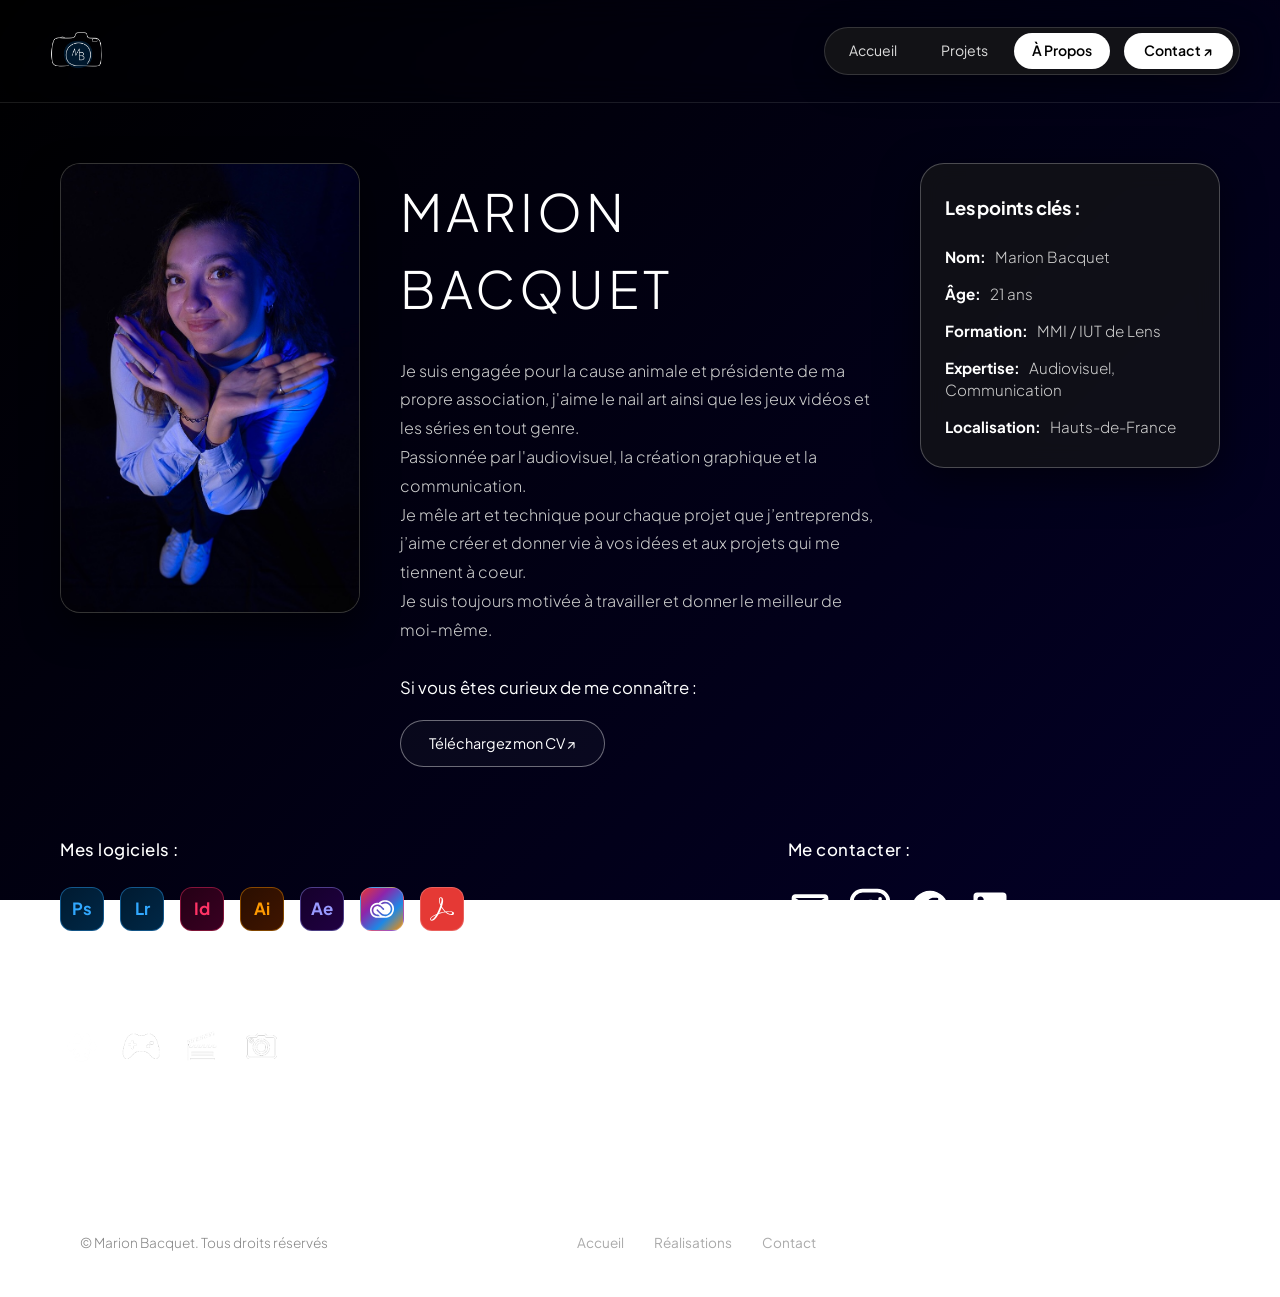
==== about.html @ caa0f7b7 "Mise à jour" ====
<!DOCTYPE html>
<html lang="fr">

<head>
    <meta charset="UTF-8">
    <meta name="viewport" content="width=device-width, initial-scale=1.0">
    <title>À Propos - Marion Bacquet</title>
    <meta name="description"
        content="Découvrez le profil de Marion Bacquet. Passionnée par l'audiovisuel, la création graphique et la communication.">
    <!-- Google Fonts -->
    <link rel="preconnect" href="https://fonts.googleapis.com">
    <link rel="preconnect" href="https://fonts.gstatic.com" crossorigin>
    <link
        href="https://fonts.googleapis.com/css2?family=Plus+Jakarta+Sans:ital,wght@0,300;0,400;0,500;0,600;0,700;1,400&display=swap"
        rel="stylesheet">
    <link rel="stylesheet" href="style.css">
</head>

<body>

    <!-- Top Navigation Header -->
    <header class="navbar-header">
        <div class="nav-container">
            <!-- Brand Logo -->
            <a href="index.html" class="brand-logo" aria-label="Accueil Marion Bacquet">
                <img src="assets/logo.png" alt="Logo Marion Bacquet" class="grid-card-photo">
            </a>

            <!-- Pill Navigation Bar -->
            <nav class="nav-capsule">
                <a href="index.html" class="nav-link">Accueil</a>
                <a href="projets.html" class="nav-link">Projets</a>
                <a href="about.html" class="nav-link active">À Propos</a>
                <a href="#contact" class="nav-btn-contact">Contact ↗</a>
            </nav>
        </div>
    </header>

    <main class="about-page-container">
        <!-- Hero Section: Portrait, Bio, and Key Info -->
        <section class="about-hero-section">
            <!-- Column 1: Portrait Image -->
            <div class="about-portrait">
                <img src="assets/portrait.png" alt="Marion Bacquet">
            </div>

            <!-- Column 2: Bio Text -->
            <div class="about-bio">
                <h1 class="about-name">MARION BACQUET</h1>
                <p class="about-desc">
                    Je suis engagée pour la cause animale et présidente de ma propre association, j'aime le nail art
                    ainsi que les jeux vidéos et les séries en tout genre.<br>
                    Passionnée par l'audiovisuel, la création graphique et la communication.<br>
                    Je mêle art et technique pour chaque projet que j’entreprends, j’aime créer et donner vie à vos
                    idées et aux projets qui me tiennent à coeur.<br>
                    Je suis toujours motivée à travailler et donner le meilleur de moi-même.
                </p>
                <p class="about-prompt">Si vous êtes curieux de me connaître :</p>
                <a href="assets/cv.pdf" download="CV_Marion_Bacquet.pdf" class="btn-cv-download"
                    id="cvDownloadBtn">Téléchargez mon CV ↗</a>
            </div>

            <!-- Column 3: Key Points Card -->
            <div class="about-keys-card">
                <h2 class="about-keys-title">Les points clés :</h2>
                <ul class="about-keys-list">
                    <li><span class="key-label">Nom:</span> <span class="key-value">Marion Bacquet</span></li>
                    <li><span class="key-label">Âge:</span> <span class="key-value">21 ans</span></li>
                    <li><span class="key-label">Formation:</span> <span class="key-value">MMI / IUT de Lens</span></li>
                    <li><span class="key-label">Expertise:</span> <span class="key-value">Audiovisuel,
                            Communication</span></li>
                    <li><span class="key-label">Localisation:</span> <span class="key-value">Hauts-de-France</span>
                    </li>
                </ul>
            </div>
        </section>

        <!-- Details Section: Software, Hobbys, and Contact -->
        <section class="about-details-section">
            <div class="about-details-grid">
                <!-- Left Column: Software and Hobbys -->
                <div class="about-details-left">
                    <!-- Mes Logiciels -->
                    <div class="about-detail-group">
                        <h2 class="about-section-title">Mes logiciels :</h2>
                        <div class="about-icon-flex">
                            <div class="adobe-badge ps" title="Adobe Photoshop"><span>Ps</span></div>
                            <div class="adobe-badge lr" title="Adobe Lightroom"><span>Lr</span></div>
                            <div class="adobe-badge id" title="Adobe InDesign"><span>Id</span></div>
                            <div class="adobe-badge ai" title="Adobe Illustrator"><span>Ai</span></div>
                            <div class="adobe-badge ae" title="Adobe After Effects"><span>Ae</span></div>
                            <div class="adobe-badge cc" title="Adobe Creative Cloud">
                                <svg width="24" height="24" viewBox="0 0 24 24" fill="currentColor"
                                    aria-label="Creative Cloud Logo">
                                    <path
                                        d="M14.782 3.153c-.231.02-.472.04-.703.07a8.453 8.453 0 0 0-2.832.834 8.951 8.951 0 0 0-2.46 1.777c-.03.04-.09.06-.141.05a7.44 7.44 0 0 0-1.496-.07 7.424 7.424 0 0 0-2.932.763c-1.768.884-3.013 2.26-3.736 4.108a7.089 7.089 0 0 0-.462 2.139c0 .05-.01.09-.02.13v.773c.02.201.05.392.07.593.1.813.332 1.596.703 2.33.824 1.646 2.089 2.851 3.786 3.594a7.127 7.127 0 0 0 2.45.593c.032 0 .06.004.086.01h8.576c.183-.017.362-.035.547-.06a8.344 8.344 0 0 0 2.811-.834 8.836 8.836 0 0 0 3.646-3.304 8.187 8.187 0 0 0 1.184-3.093c.05-.34.08-.692.121-1.034 0-.05.01-.09.02-.13v-.794c-.02-.23-.05-.452-.05-.662a8.345 8.345 0 0 0-.834-2.812 8.952 8.952 0 0 0-3.324-3.645 8.245 8.245 0 0 0-3.072-1.175c-.362-.06-.713-.09-1.075-.13-.05 0-.09-.01-.14-.02zm.369 1.693c2.126.005 3.93.826 5.395 2.455a6.93 6.93 0 0 1 1.616 3.323c.15.764.181 1.547.07 2.32-.19 1.346-.702 2.55-1.576 3.605a7.082 7.082 0 0 1-3.997 2.45 7.297 7.297 0 0 1-2.56.1c-1.095-.14-2.099-.501-3.003-1.154a5.2 5.2 0 0 1-.672-.573c-1.226-1.205-2.44-2.42-3.666-3.625-.301-.3-.321-.632-.18-.934a.822.822 0 0 1 .863-.472c.21.02.372.141.522.292 1.105 1.114 2.2 2.209 3.304 3.324a5.263 5.263 0 0 0 3.093 1.536c1.948.261 3.605-.341 4.92-1.798.713-.793 1.145-1.747 1.326-2.811.26-1.587-.11-3.013-1.095-4.268-.873-1.115-2.018-1.808-3.404-2.059-1.416-.25-2.751.02-3.966.794-.03.02-.1.03-.131.01a9.04 9.04 0 0 0-1.406-.854s-.01-.01-.02-.03a6.603 6.603 0 0 1 1.255-.823 6.646 6.646 0 0 1 2.641-.784 8.45 8.45 0 0 1 .67-.024zM7.546 7.509c1.455-.024 2.791.525 3.982 1.63.854.802 1.637 1.636 2.46 2.47.231.23.281.522.171.833-.11.311-.362.462-.683.512a.722.722 0 0 1-.632-.23c-.784-.784-1.567-1.557-2.34-2.35-.633-.653-1.386-1.025-2.27-1.186-1.958-.351-3.936.784-4.639 2.641-.904 2.36.522 5.031 2.982 5.594.482.11.995.11 1.497.1.14-.01.22.04.32.13.483.473.995.945 1.497 1.416.03.03.07.06.1.09-.06 0-.1.01-.14.01h-2.3a5.833 5.833 0 0 1-5.693-4.568c-.653-2.942 1.034-5.925 3.926-6.798a6.33 6.33 0 0 1 1.762-.294Z" />
                                </svg>
                            </div>
                            <div class="adobe-badge pdf" title="Adobe Acrobat / PDF">
                                <svg width="24" height="24" viewBox="0 0 24 24" fill="currentColor"
                                    aria-label="Adobe Acrobat Logo">
                                    <path
                                        d="M23.63 15.3c-.71-.745-2.166-1.17-4.224-1.17-1.1 0-2.377.106-3.761.354a19.443 19.443 0 0 1-2.307-2.661c-.532-.71-.994-1.49-1.42-2.236.817-2.484 1.207-4.507 1.207-5.962 0-1.632-.603-3.336-2.342-3.336-.532 0-1.065.32-1.349.781-.78 1.384-.425 4.4.923 7.381a60.277 60.277 0 0 1-1.703 4.507c-.568 1.349-1.207 2.733-1.917 4.01C2.834 18.53.314 20.34.03 21.758c-.106.533.071 1.03.462 1.42.142.107.639.533 1.49.533 2.59 0 5.323-4.188 6.707-6.707 1.065-.355 2.13-.71 3.194-.994a34.963 34.963 0 0 1 3.407-.745c2.732 2.448 5.145 2.839 6.352 2.839 1.49 0 2.023-.604 2.2-1.1.32-.64.106-1.349-.213-1.704zm-1.42 1.03c-.107.532-.64.887-1.384.887-.213 0-.39-.036-.604-.071-1.348-.32-2.626-.994-3.903-2.059a17.717 17.717 0 0 1 2.98-.248c.746 0 1.385.035 1.81.142.497.106 1.278.426 1.1 1.348zm-7.524-1.668a38.01 38.01 0 0 0-2.945.674 39.68 39.68 0 0 0-2.52.745 40.05 40.05 0 0 0 1.207-2.555c.426-.994.78-2.023 1.136-2.981.354.603.745 1.207 1.135 1.739a50.127 50.127 0 0 0 1.987 2.378zM10.038 1.46a.768.768 0 0 1 .674-.425c.745 0 .887.851.887 1.526 0 1.135-.355 2.874-.958 4.861-1.03-2.768-1.1-5.074-.603-5.962zM6.134 17.997c-1.81 2.981-3.549 4.826-4.613 4.826a.872.872 0 0 1-.532-.177c-.213-.213-.32-.461-.249-.745.213-1.065 2.271-2.555 5.394-3.904Z" />
                                </svg>
                            </div>
                        </div>
                    </div>

                    <div class="about-detail-group" style="margin-top: 45px;">
                        <h2 class="about-section-title">Mes hobbys :</h2>
                        <div class="about-icon-flex">

                            <!-- Hobby 1: Animaux de compagnie -->
                            <div class="about-hobby-icon" title="Animaux de compagnie">
                                <img src="assets/pattoune.png" alt="Animaux de compagnie"
                                    style="width: 100%; height: 100%; object-fit: contain;">
                            </div>

                            <!-- Hobby 2: Jeux vidéo -->
                            <div class="about-hobby-icon" title="Jeux vidéo">
                                <img src="assets/manette.png" alt="Jeux vidéo"
                                    style="width: 100%; height: 100%; object-fit: contain;">
                            </div>

                            <!-- Hobby 3: Cinéma & Vidéo -->
                            <div class="about-hobby-icon" title="Cinéma & Vidéo">
                                <img src="assets/cinema.png" alt="Cinéma et Vidéo"
                                    style="width: 100%; height: 100%; object-fit: contain;">
                            </div>

                            <!-- Hobby 4: Photographie -->
                            <div class="about-hobby-icon" title="Photographie">
                                <img src="assets/appareil.png" alt="Photographie"
                                    style="width: 100%; height: 100%; object-fit: contain;">
                            </div>

                            <!-- Hobby 5: Nail Art / Vernis à ongles -->
                            <div class="about-hobby-icon" title="Nail Art / Vernis à ongles">
                                <img src="assets/nail.png" alt="Nail Art"
                                    style="width: 100%; height: 100%; object-fit: contain;">
                            </div>

                        </div>
                    </div>
                </div>

                <!-- Right Column: Contact -->
                <div class="about-details-right">
                    <div class="about-detail-group">
                        <h2 class="about-section-title">Me contacter :</h2>
                        <div class="about-icon-flex">
                            <!-- Mail -->
                            <a href="mailto:photobymarion62@gmail.com" class="about-contact-icon"
                                title="Envoyer un e-mail">
                                <svg width="44" height="44" viewBox="0 0 24 24" fill="currentColor" aria-label="E-mail">
                                    <path
                                        d="M22 6c0-1.1-.9-2-2-2H4c-1.1 0-2 .9-2 2v12c0 1.1.9 2 2 2h16c1.1 0 2-.9 2-2V6zm-2 0l-8 5-8-5h16zm0 12H4V8l8 5 8-5v10z" />
                                </svg>
                            </a>
                            <!-- Instagram -->
                            <a href="https://www.instagram.com/marion_bacquet/" target="_blank" rel="noopener"
                                class="about-contact-icon" title="Instagram">
                                <svg width="44" height="44" viewBox="0 0 24 24" fill="none" stroke="currentColor"
                                    stroke-width="2" stroke-linecap="round" stroke-linejoin="round"
                                    aria-label="Instagram">
                                    <rect x="2" y="2" width="20" height="20" rx="6"></rect>
                                    <path d="M16 11.37A4 4 0 1 1 12.63 8 4 4 0 0 1 16 11.37z"></path>
                                    <line x1="17.5" y1="6.5" x2="17.51" y2="6.5"></line>
                                </svg>
                            </a>
                            <!-- Facebook -->
                            <a href="https://www.facebook.com/profile.php?id=61564428346141" target="_blank"
                                rel="noopener" class="about-contact-icon" title="Facebook">
                                <svg width="44" height="44" viewBox="0 0 24 24" fill="currentColor"
                                    aria-label="Facebook">
                                    <path
                                        d="M12 2C6.477 2 2 6.477 2 12c0 4.991 3.657 9.128 8.438 9.879V14.89h-2.54V12h2.54V9.797c0-2.506 1.492-3.89 3.777-3.89 1.094 0 2.238.195 2.238.195v2.46h-1.26c-1.243 0-1.63.771-1.63 1.562V12h2.773l-.443 2.89h-2.33v6.988C18.343 21.128 22 16.991 22 12c0-5.523-4.477-10-10-10z" />
                                </svg>
                            </a>
                            <!-- LinkedIn -->
                            <a href="https://www.linkedin.com/in/marion-bacquet-a51765388/" target="_blank"
                                rel="noopener" class="about-contact-icon" title="LinkedIn">
                                <svg width="44" height="44" viewBox="0 0 24 24" fill="currentColor"
                                    aria-label="LinkedIn">
                                    <path
                                        d="M19 3a2 2 0 0 1 2 2v14a2 2 0 0 1-2 2H5a2 2 0 0 1-2-2V5a2 2 0 0 1 2-2h14m-.5 15.5v-5.3a3.26 3.26 0 0 0-3.26-3.26c-.85 0-1.84.52-2.32 1.3v-1.11h-2.79v8.37h2.79v-4.93c0-.77.62-1.4 1.39-1.4a1.4 1.4 0 0 1 1.4 1.4v4.93h2.79M6.88 8.56a1.68 1.68 0 0 0 1.68-1.68c0-.93-.75-1.69-1.68-1.69a1.69 1.69 0 0 0-1.69 1.69c0 .93.76 1.68 1.69 1.68m1.39 9.94v-8.37H5.5v8.37h2.77z" />
                                </svg>
                            </a>
                        </div>
                    </div>
                </div>
            </div>
        </section>
    </main>

    <!-- Site Footer -->
    <footer class="site-footer" id="contact">
        <div class="footer-container">
            <div class="footer-copyright">
                © Marion Bacquet. Tous droits réservés
            </div>

            <div class="footer-nav">
                <a href="index.html">Accueil</a>
                <a href="projets.html">Réalisations</a>
                <a href="#contact" class="btn-contact-trigger">Contact</a>
            </div>

            <div class="footer-socials">
                <!-- Mail -->
                <a href="mailto:photobymarion62@gmail.com" class="social-icon" aria-label="Email">
                    <svg width="22" height="22" viewBox="0 0 24 24" fill="currentColor">
                        <path
                            d="M20 4H4c-1.1 0-2 .9-2 2v12c0 1.1.9 2 2 2h16c1.1 0 2-.9 2-2V6c0-1.1-.9-2-2-2zm0 4l-8 5-8-5V6l8 5 8-5v2z" />
                    </svg>
                </a>
                <!-- Instagram -->
                <a href="https://www.instagram.com/marion_bacquet/" target="_blank" rel="noopener" class="social-icon"
                    aria-label="Instagram">
                    <svg width="22" height="22" viewBox="0 0 24 24" fill="none" stroke="currentColor"
                        stroke-width="1.8">
                        <rect x="2" y="2" width="20" height="20" rx="6"></rect>
                        <path d="M16 11.37A4 4 0 1 1 12.63 8 4 4 0 0 1 16 11.37z"></path>
                        <line x1="17.5" y1="6.5" x2="17.51" y2="6.5"></line>
                    </svg>
                </a>
                <!-- Facebook -->
                <a href="https://www.facebook.com/profile.php?id=61564428346141" target="_blank" rel="noopener"
                    class="social-icon" aria-label="Facebook">
                    <svg width="22" height="22" viewBox="0 0 24 24" fill="currentColor">
                        <path
                            d="M12 2C6.477 2 2 6.477 2 12c0 4.991 3.657 9.128 8.438 9.879V14.89h-2.54V12h2.54V9.797c0-2.506 1.492-3.89 3.777-3.89 1.094 0 2.238.195 2.238.195v2.46h-1.26c-1.243 0-1.63.771-1.63 1.562V12h2.773l-.443 2.89h-2.33v6.988C18.343 21.128 22 16.991 22 12c0-5.523-4.477-10-10-10z" />
                    </svg>
                </a>
                <!-- LinkedIn -->
                <a href="https://www.linkedin.com/in/marion-bacquet-a51765388/" target="_blank" rel="noopener"
                    class="social-icon" aria-label="LinkedIn">
                    <svg width="22" height="22" viewBox="0 0 24 24" fill="currentColor">
                        <path
                            d="M19 3a2 2 0 0 1 2 2v14a2 2 0 0 1-2 2H5a2 2 0 0 1-2-2V5a2 2 0 0 1 2-2h14m-.5 15.5v-5.3a3.26 3.26 0 0 0-3.26-3.26c-.85 0-1.84.52-2.32 1.3v-1.11h-2.79v8.37h2.79v-4.93c0-.77.62-1.4 1.39-1.4a1.4 1.4 0 0 1 1.4 1.4v4.93h2.79M6.88 8.56a1.68 1.68 0 0 0 1.68-1.68c0-.93-.75-1.69-1.68-1.69a1.69 1.69 0 0 0-1.69 1.69c0 .93.76 1.68 1.69 1.68m1.39 9.94v-8.37H5.5v8.37h2.77z" />
                    </svg>
                </a>
            </div>
        </div>
    </footer>

    <!-- Global Contact Modal Popup -->
    <div id="contactModal" class="modal-overlay" aria-hidden="true" role="dialog">
        <div class="modal-container">
            <button id="closeContactModal" class="modal-close-btn" aria-label="Fermer la fenêtre">✕</button>
            <h2 class="modal-title">Contactez-moi :</h2>
            <form id="contactForm" action="https://formspree.io/f/xppaovye" method="POST" class="modal-form">
                <div class="form-row-duo">
                    <div class="form-group">
                        <label for="modalPrenom">Prénom :</label>
                        <input type="text" id="modalPrenom" name="prenom" class="form-input" placeholder="........"
                            required>
                    </div>
                    <div class="form-group">
                        <label for="modalNom">Nom :</label>
                        <input type="text" id="modalNom" name="nom" class="form-input" placeholder="........" required>
                    </div>
                </div>

                <div class="form-group">
                    <label for="modalEmail">Adresse Mail :</label>
                    <input type="email" id="modalEmail" name="email" class="form-input" placeholder="........" required>
                </div>

                <div class="form-group">
                    <label for="modalSujet">Sujet :</label>
                    <input type="text" id="modalSujet" name="_subject" class="form-input" placeholder="........"
                        required>
                </div>

                <div class="form-group">
                    <label for="modalMessage">Message :</label>
                    <textarea id="modalMessage" name="message" class="form-textarea" placeholder="........"
                        required></textarea>
                </div>

                <button type="submit" class="form-submit-btn">Envoyer le message ↗</button>
            </form>
        </div>
    </div>

    <script src="script.js"></script>

</body>

</html>
---- style.css ----
/* --- Base & Design Tokens --- */
:root {
    --bg-main: #000000;
    --text-primary: #ffffff;
    --text-muted: #aaaaaa;
    --border-color: rgba(255, 255, 255, 0.15);
    --border-hover: rgba(255, 255, 255, 0.4);
    --font-family: 'Plus Jakarta Sans', -apple-system, BlinkMacSystemFont, 'Segoe UI', Roboto, sans-serif;
    --capsule-bg: rgba(22, 22, 24, 0.85);
}

* {
    margin: 0;
    padding: 0;
    box-sizing: border-box;
}

html {
    scroll-behavior: smooth;
}

body {
    background: linear-gradient(135deg, #000000 0%, #030027 100%) no-repeat;
    background-attachment: fixed;
    color: var(--text-primary);
    font-family: var(--font-family);
    line-height: 1.5;
    -webkit-font-smoothing: antialiased;
    overflow-x: hidden;
    padding-bottom: 20px;
}

img {
    display: block;
    width: 100%;
    height: 100%;
    object-fit: cover;
}

a {
    color: inherit;
    text-decoration: none;
}

/* --- Top Navigation Bar --- */
.navbar-header {
    position: sticky;
    top: 0;
    left: 0;
    z-index: 1000;
    width: 100%;
    backdrop-filter: blur(16px);
    -webkit-backdrop-filter: blur(16px);
    border-bottom: 1px solid rgba(255, 255, 255, 0.1);
    padding: 15px 40px;
    margin-bottom: 20px;
}

.nav-container {
    max-width: 1200px;
    width: 100%;
    margin: 0 auto;
    display: flex;
    justify-content: space-between;
    align-items: center;
}

.brand-logo {
    width: 6%;
    display: flex;
    align-items: center;
    transition: transform 0.3s ease;
}

.brand-logo:hover {
    transform: scale(1.05);
}

.nav-capsule {
    background: var(--capsule-bg);
    backdrop-filter: blur(16px);
    -webkit-backdrop-filter: blur(16px);
    border: 1px solid var(--border-color);
    border-radius: 50px;
    padding: 5px 6px;
    display: flex;
    align-items: center;
    gap: 8px;
    box-shadow: 0 8px 32px rgba(0, 0, 0, 0.4);
}

.nav-link {
    font-size: 0.88rem;
    font-weight: 400;
    color: #dddddd;
    padding: 7px 18px;
    border-radius: 30px;
    transition: all 0.25s ease;
}

.nav-link:hover {
    color: #ffffff;
    background: rgba(255, 255, 255, 0.08);
}

.nav-link.active {
    background: #ffffff;
    color: #000000;
    font-weight: 600;
}

.nav-btn-contact {
    background: #ffffff;
    color: #000000;
    font-size: 0.88rem;
    font-weight: 600;
    padding: 7px 20px;
    border-radius: 30px;
    margin-left: 6px;
    transition: all 0.25s ease;
    display: inline-flex;
    align-items: center;
    gap: 4px;
}

.nav-btn-contact:hover {
    background: #e2e2e2;
    transform: translateY(-1px);
    box-shadow: 0 4px 12px rgba(255, 255, 255, 0.2);
}

/* --- Hero Section --- */
.hero-section {
    max-width: 1200px;
    margin: 0 auto;
    padding: 40px 20px 80px;
}

.hero-title {
    font-size: clamp(2.4rem, 5.5vw, 4.2rem);
    font-weight: 300;
    letter-spacing: 12px;
    text-align: center;
    text-transform: uppercase;
    color: #ffffff;
    margin: 30px 0 70px;
    word-spacing: 4px;
}

.hero-grid {
    display: grid;
    grid-template-columns: 1fr 1.2fr;
    gap: 40px;
    align-items: center;
}

.hero-left {
    display: flex;
    flex-direction: column;
    align-items: flex-start;
}

.location-badge {
    display: inline-flex;
    align-items: center;
    gap: 8px;
    font-size: 0.95rem;
    color: #ffffff;
    font-weight: 400;
    margin-bottom: 20px;
}

.icon-pin {
    color: #ffffff;
}

.hero-intro {
    font-size: 1.05rem;
    color: var(--text-muted);
    line-height: 1.6;
    font-weight: 300;
    margin-bottom: 30px;
}

.btn-pill-outline {
    display: inline-block;
    border: 1px solid var(--border-color);
    border-radius: 50px;
    padding: 10px 26px;
    font-size: 0.9rem;
    color: #ffffff;
    font-weight: 400;
    transition: all 0.3s ease;
    background: rgba(255, 255, 255, 0.02);
}

.btn-pill-outline:hover {
    border-color: #ffffff;
    background: #ffffff;
    color: #000000;
    box-shadow: 0 4px 15px rgba(255, 255, 255, 0.15);
}

/* --- Hero Right (Photo Collage) --- */
.hero-right {
    display: flex;
    justify-content: center;
    align-items: center;
}

.photo-collage {
    position: relative;
    width: 380px;
    height: 300px;
}

.collage-item {
    position: absolute;
    border-radius: 14px;
    overflow: hidden;
    border: 2.5 solid #ffffff;
    box-shadow: 0 12px 30px rgba(0, 0, 0, 0.6);
    transition: transform 0.4s cubic-bezier(0.175, 0.885, 0.32, 1.275), z-index 0.4s ease;
    cursor: pointer;
    background: #111;
    outline: 2px solid rgba(255, 255, 255, 0.85);
}

.collage-item:hover {
    transform: scale(1.15) rotate(0deg) !important;
    z-index: 20 !important;
    box-shadow: 0 20px 45px rgba(0, 0, 0, 0.9);
}

/* Collage Positioning & Tilt Angles */
.item-1 {
    width: 140px;
    height: 175px;
    top: 0px;
    left: 10px;
    transform: rotate(-10deg);
    z-index: 2;
}

.item-2 {
    width: 130px;
    height: 165px;
    top: 10px;
    left: 130px;
    transform: rotate(2deg);
    z-index: 3;
}

.item-3 {
    width: 145px;
    height: 120px;
    top: -10px;
    left: 235px;
    transform: rotate(8deg);
    z-index: 1;
}

.item-4 {
    width: 135px;
    height: 110px;
    top: 155px;
    left: 70px;
    transform: rotate(-6deg);
    z-index: 4;
}

.item-5 {
    width: 130px;
    height: 155px;
    top: 145px;
    left: 195px;
    transform: rotate(7deg);
    z-index: 5;
}

/* --- Section Shared Styles --- */
.section-projects,
.section-skills {
    max-width: 1100px;
    margin: 0 auto 90px;
    padding: 0 20px;
}

.section-header {
    display: flex;
    align-items: center;
    gap: 10px;
    margin-bottom: 35px;
    color: #e0e0e0;
}

.section-icon {
    color: #ffffff;
}

.section-header h2 {
    font-size: 1.1rem;
    font-weight: 500;
    letter-spacing: 0.5px;
    color: #ffffff;
}

.section-action {
    display: flex;
    justify-content: center;
    margin-top: 45px;
}

.btn-pill-large {
    display: inline-block;
    border: 1px solid var(--border-color);
    border-radius: 50px;
    padding: 10px 32px;
    font-size: 0.9rem;
    color: #ffffff;
    font-weight: 400;
    transition: all 0.3s ease;
    background: rgba(255, 255, 255, 0.02);
}

.btn-pill-large:hover {
    border-color: #ffffff;
    background: rgba(255, 255, 255, 0.1);
    transform: translateY(-2px);
}

/* --- Projects Section Cards --- */
.projects-cards-grid {
    display: grid;
    grid-template-columns: 1fr 1.1fr 1fr;
    gap: 24px;
    align-items: center;
}

.project-card {
    border-radius: 20px;
    overflow: hidden;
    transition: transform 0.3s ease, box-shadow 0.3s ease;
}

.card-img {
    height: 360px;
    border: 1px solid var(--border-color);
}

.card-img:hover {
    transform: translateY(-4px);
    border-color: var(--border-hover);
}

.card-content-glass {
    background: rgba(240, 240, 242, 0.92);
    backdrop-filter: blur(20px);
    -webkit-backdrop-filter: blur(20px);
    border-radius: 20px;
    padding: 40px 28px;
    text-align: center;
    color: #111111;
    height: 360px;
    display: flex;
    flex-direction: column;
    justify-content: center;
    align-items: center;
    box-shadow: 0 15px 35px rgba(0, 0, 0, 0.3);
}

.card-content-glass h3 {
    font-size: 1.35rem;
    font-weight: 700;
    color: #000000;
    margin-bottom: 16px;
}

.card-content-glass p {
    font-size: 0.92rem;
    color: #333333;
    line-height: 1.55;
    margin-bottom: 28px;
    font-weight: 400;
}

.card-link {
    font-size: 0.8rem;
    font-weight: 600;
    color: #555555;
    text-decoration: underline;
    text-underline-offset: 3px;
    transition: color 0.2s ease;
}

.card-link:hover {
    color: #000000;
}

/* --- Skills Section Cards --- */
.skills-grid {
    display: grid;
    grid-template-columns: repeat(3, 1fr);
    gap: 24px;
}

.skill-card {
    background: rgba(16, 16, 18, 0.8);
    border: 1px solid var(--border-color);
    border-radius: 18px;
    padding: 30px 26px;
    min-height: 280px;
    transition: transform 0.3s ease, border-color 0.3s ease;
}

.skill-card:hover {
    transform: translateY(-4px);
    border-color: var(--border-hover);
}

.skill-card h3 {
    font-size: 1.15rem;
    font-weight: 700;
    color: #ffffff;
    margin-bottom: 24px;
}

.skill-card ul {
    list-style: none;
    display: flex;
    flex-direction: column;
    gap: 10px;
}

.skill-card li {
    font-size: 0.92rem;
    color: #cccccc;
    font-weight: 300;
}

/* --- Adobe Software Row --- */
.adobe-tools-row {
    display: flex;
    justify-content: center;
    align-items: center;
    gap: 14px;
    margin-top: 45px;
    flex-wrap: wrap;
}

.adobe-badge {
    width: 44px;
    height: 44px;
    border-radius: 12px;
    display: flex;
    justify-content: center;
    align-items: center;
    font-weight: 700;
    font-size: 1.05rem;
    cursor: pointer;
    transition: transform 0.25s ease, box-shadow 0.25s ease;
    user-select: none;
}

.adobe-badge:hover {
    transform: translateY(-4px) scale(1.08);
    box-shadow: 0 8px 20px rgba(255, 255, 255, 0.15);
}

/* Photoshop */
.adobe-badge.ps {
    background: #001e36;
    color: #31a8ff;
    border: 1px solid rgba(49, 168, 255, 0.4);
}

/* Lightroom */
.adobe-badge.lr {
    background: #001e36;
    color: #31a8ff;
    border: 1px solid rgba(49, 168, 255, 0.4);
}

/* InDesign */
.adobe-badge.id {
    background: #2b001a;
    color: #ff3366;
    border: 1px solid rgba(255, 51, 102, 0.4);
}

/* Illustrator */
.adobe-badge.ai {
    background: #331100;
    color: #ff9a00;
    border: 1px solid rgba(255, 154, 0, 0.4);
}

/* After Effects */
.adobe-badge.ae {
    background: #1a0033;
    color: #9999ff;
    border: 1px solid rgba(153, 153, 255, 0.4);
}

/* Creative Cloud / Express */
.adobe-badge.cc {
    background: linear-gradient(135deg, #e53935, #8e24aa, #1e88e5, #fb8c00);
    border: 1px solid rgba(255, 255, 255, 0.2);
}

/* Acrobat / PDF */
.adobe-badge.pdf {
    background: #e53935;
    color: #ffffff;
    border: 1px solid rgba(255, 255, 255, 0.2);
}

/* --- Site Footer --- */
.site-footer {
    width: 100%;
    border-top: 1px solid rgba(255, 255, 255, 0.1);
    padding: 40px 0 20px;
    margin-top: 80px;
}

.footer-container {
    max-width: 1200px;
    width: 100%;
    margin: 0 auto;
    padding: 0 40px;
    display: flex;
    justify-content: space-between;
    align-items: center;
    font-size: 0.85rem;
    color: #888888;
}

.footer-copyright {
    font-weight: 300;
}

.footer-nav {
    display: flex;
    gap: 30px;
}

.footer-nav a {
    color: #aaaaaa;
    transition: color 0.2s ease;
}

.footer-nav a:hover {
    color: #ffffff;
}

.footer-socials {
    display: flex;
    gap: 16px;
    align-items: center;
}

.social-icon {
    color: #ffffff;
    transition: transform 0.25s ease, opacity 0.25s ease;
    opacity: 0.85;
}

.social-icon:hover {
    opacity: 1;
    transform: translateY(-2px);
}

/* --- Tous Mes Projets Page Grid & Cards --- */
.projects-page-container {
    max-width: 1150px;
    margin: 0 auto 100px;
    padding: 0 20px;
}

.projects-page-title {
    font-size: clamp(2rem, 4.5vw, 3.2rem);
    font-weight: 300;
    letter-spacing: 6px;
    text-transform: uppercase;
    text-align: center;
    color: #ffffff;
    margin: 30px 0 60px;
}

.all-projects-grid {
    display: grid;
    grid-template-columns: repeat(3, 1fr);
    gap: 30px;
    align-items: center;
}

.grid-card {
    border-radius: 22px;
    overflow: hidden;
    height: 380px;
    position: relative;
    border: 1px solid rgba(255, 255, 255, 0.18);
    box-shadow: 0 14px 35px rgba(0, 0, 0, 0.6);
    transition: transform 0.35s cubic-bezier(0.2, 0.8, 0.2, 1), border-color 0.35s ease, box-shadow 0.35s ease;
    cursor: pointer;
    background: #0f0f11;
}

.grid-card:hover {
    transform: translateY(-6px) scale(1.02);
    border-color: rgba(255, 255, 255, 0.45);
    box-shadow: 0 20px 45px rgba(0, 0, 0, 0.8);
}

.grid-card-img {
    width: 100%;
    height: 100%;
    object-fit: cover;
    display: block;
}

/* --- Interactive Photo to Glass Hover Cards --- */
.grid-card-interactive {
    position: relative;
    border-radius: 22px;
    overflow: hidden;
    height: 380px;
    border: 1px solid rgba(255, 255, 255, 0.18);
    box-shadow: 0 14px 35px rgba(0, 0, 0, 0.6);
    transition: transform 0.4s cubic-bezier(0.165, 0.84, 0.44, 1), box-shadow 0.4s ease, border-color 0.4s ease;
    cursor: pointer;
    background: #0f0f11;
    text-decoration: none;
    display: block;
}

.grid-card-interactive:hover {
    transform: translateY(-8px) scale(1.02);
    border-color: rgba(255, 255, 255, 0.5);
    box-shadow: 0 22px 50px rgba(0, 0, 0, 0.85);
}

.grid-card-photo {
    width: 100%;
    height: 100%;
    object-fit: cover;
    display: block;
    transition: transform 0.6s cubic-bezier(0.165, 0.84, 0.44, 1);
}

.grid-card-interactive:hover .grid-card-photo {
    transform: scale(1.08);
}

.grid-card-glass-hover {
    position: absolute;
    inset: 0;
    background: rgba(245, 245, 248, 0.95);
    backdrop-filter: blur(24px);
    -webkit-backdrop-filter: blur(24px);
    border-radius: 22px;
    padding: 40px 26px;
    display: flex;
    flex-direction: column;
    justify-content: center;
    align-items: center;
    text-align: center;
    color: #111111;
    opacity: 0;
    transform: translateY(12px) scale(0.97);
    transition: opacity 0.4s ease, transform 0.4s cubic-bezier(0.165, 0.84, 0.44, 1);
    border: 1px solid rgba(255, 255, 255, 0.8);
}

.grid-card-interactive:hover .grid-card-glass-hover {
    opacity: 1;
    transform: translateY(0) scale(1);
}

.grid-card-glass-hover h3 {
    font-size: 1.35rem;
    font-weight: 700;
    color: #000000;
    margin-bottom: 16px;
    letter-spacing: -0.2px;
}

.grid-card-glass-hover p {
    font-size: 0.92rem;
    line-height: 1.6;
    color: #2b2b2b;
    font-weight: 400;
    max-width: 270px;
    margin-bottom: 24px;
}

.grid-card-glass-hover .glass-btn {
    font-size: 0.85rem;
    font-weight: 600;
    color: #ffffff;
    background: #000000;
    border: 1px solid rgba(0, 0, 0, 0.15);
    padding: 9px 22px;
    border-radius: 30px;
    box-shadow: 0 4px 12px rgba(0, 0, 0, 0.15);
    transition: all 0.25s ease;
    display: inline-block;
}

.grid-card-interactive:hover .glass-btn {
    background: #111111;
    transform: scale(1.05);
}

/* Collapsible extra projects on index page */
.extra-projects-wrapper {
    max-height: 0;
    overflow: hidden;
    opacity: 0;
    transition: max-height 0.6s ease-in-out, opacity 0.4s ease-in-out, margin 0.4s ease;
    margin-top: 0;
}

.extra-projects-wrapper.open {
    max-height: 3500px;
    opacity: 1;
    margin-top: 24px;
}

/* --- Responsive Layout --- */
@media (max-width: 960px) {
    .all-projects-grid {
        grid-template-columns: 1fr;
        max-width: 450px;
        margin: 0 auto;
    }

    .hero-grid {
        grid-template-columns: 1fr;
        gap: 50px;
    }

    .hero-left {
        align-items: center;
        text-align: center;
    }

    .projects-cards-grid {
        grid-template-columns: 1fr;
    }

    .skills-grid {
        grid-template-columns: 1fr;
    }

    .footer-container {
        flex-direction: column;
        gap: 20px;
        text-align: center;
    }
}

@media (max-width: 600px) {
    .navbar-header {
        padding: 0 15px;
    }

    .nav-capsule {
        gap: 2px;
        padding: 4px 6px;
    }

    .nav-link {
        padding: 5px 10px;
        font-size: 0.8rem;
    }

    .hero-title {
        letter-spacing: 6px;
        font-size: 2rem;
    }

    .photo-collage {
        width: 300px;
        height: 260px;
        transform: scale(0.85);
    }
}

/* --- Project Detail Page Styles --- */

.project-detail-container {
    max-width: 1150px;
    margin: 0 auto 100px;
    padding: 0 20px;
}

/* 1. Hero Presentation */
.project-hero-section {
    display: grid;
    grid-template-columns: 1fr 1.1fr;
    gap: 50px;
    align-items: center;
    margin-top: 40px;
    margin-bottom: 70px;
}

.project-hero-media {
    width: 100%;
    aspect-ratio: 1 / 1;
    border-radius: 24px;
    overflow: hidden;
    border: 1px solid rgba(255, 255, 255, 0.25);
    box-shadow: 0 16px 40px rgba(0, 0, 0, 0.6);
}

.project-hero-media img {
    width: 100%;
    height: 100%;
    object-fit: cover;
}

.project-hero-info {
    display: flex;
    flex-direction: column;
    justify-content: center;
}

.project-title {
    font-size: clamp(2rem, 3.5vw, 2.8rem);
    font-weight: 300;
    letter-spacing: 4px;
    text-transform: uppercase;
    color: #ffffff;
    margin-bottom: 24px;
}

.project-description {
    font-size: 0.95rem;
    line-height: 1.7;
    color: #d1d1d1;
    font-weight: 300;
    margin-bottom: 30px;
    max-width: 520px;
}

.project-specs {
    margin-top: 10px;
}

.project-specs h4 {
    font-size: 0.95rem;
    font-weight: 700;
    color: #ffffff;
    margin-bottom: 12px;
}

.project-specs ul {
    list-style: disc;
    padding-left: 20px;
    display: flex;
    flex-direction: column;
    gap: 6px;
}

.project-specs li {
    font-size: 0.9rem;
    color: #cccccc;
    font-weight: 300;
}

/* 2. Photo Gallery Section */
.gallery-section-title {
    font-size: clamp(1.4rem, 2.5vw, 1.8rem);
    font-weight: 300;
    letter-spacing: 3px;
    text-transform: uppercase;
    color: #ffffff;
    margin-bottom: 30px;
}

.gallery-mosaic-grid {
    display: flex;
    grid-template-columns: 1.15fr 0.85fr;
    gap: 24px;
    align-items: stretch;
    margin-bottom: 80px;
}

.gallery-left-col {
    display: flex;
    flex-direction: column;
    gap: 24px;
}

.gallery-card-wide {
    width: 720px;
    height: 400px;
    border-radius: 22px;
    overflow: hidden;
    border: 1px solid rgba(255, 255, 255, 0.25);
    box-shadow: 0 12px 30px rgba(0, 0, 0, 0.5);
    transition: transform 0.35s ease, border-color 0.35s ease;
}

.gallery-card-wide:hover,
.gallery-card-square:hover,
.gallery-card-tall:hover {
    transform: translateY(-4px);
    border-color: rgba(255, 255, 255, 0.5);
}

.gallery-duo-row {
    width: 720px;
    height: 400px;
    display: grid;
    grid-template-columns: 1fr 1fr;
    gap: 24px;
}

.gallery-card-square {
    width: 100%;
    aspect-ratio: 1 / 1;
    border-radius: 22px;
    overflow: hidden;
    border: 1px solid rgba(255, 255, 255, 0.25);
    box-shadow: 0 12px 30px rgba(0, 0, 0, 0.5);
    transition: transform 0.35s ease, border-color 0.35s ease;
}

.gallery-card-tall {
    width: 350px;
    height: 773px;
    border-radius: 22px;
    overflow: hidden;
    border: 1px solid rgba(255, 255, 255, 0.25);
    box-shadow: 0 12px 30px rgba(0, 0, 0, 0.5);
    transition: transform 0.35s ease, border-color 0.35s ease;
}

.gallery-card-wide img,
.gallery-card-square img,
.gallery-card-tall img {
    width: 100%;
    height: 100%;
    object-fit: cover;
    display: block;
}

/* 3. Voir d'autres projets Section */
.other-projects-title {
    font-size: clamp(1.4rem, 2.5vw, 1.8rem);
    font-weight: 300;
    letter-spacing: 3px;
    text-transform: uppercase;
    color: #ffffff;
    margin-bottom: 30px;
}

.other-projects-grid {
    display: grid;
    grid-template-columns: repeat(3, 1fr);
    gap: 28px;
}

.other-project-card {
    display: block;
    width: 100%;
    aspect-ratio: 1 / 1;
    border-radius: 22px;
    overflow: hidden;
    border: 1px solid rgba(255, 255, 255, 0.25);
    box-shadow: 0 14px 35px rgba(0, 0, 0, 0.5);
    transition: transform 0.35s ease, border-color 0.35s ease, box-shadow 0.35s ease;
}

.other-project-card:hover {
    transform: translateY(-6px) scale(1.02);
    border-color: rgba(255, 255, 255, 0.5);
    box-shadow: 0 20px 45px rgba(0, 0, 0, 0.8);
}

.other-project-card img {
    width: 100%;
    height: 100%;
    object-fit: cover;
}

/* Responsive Rules for Project Detail */
@media (max-width: 960px) {
    .project-hero-section {
        grid-template-columns: 1fr;
        gap: 30px;
    }

    .gallery-mosaic-grid {
        grid-template-columns: 1fr;
    }

    .gallery-card-tall {
        aspect-ratio: 3 / 4;
    }

    .other-projects-grid {
        grid-template-columns: repeat(3, 1fr);
        gap: 16px;
    }
}

@media (max-width: 600px) {
    .other-projects-grid {
        grid-template-columns: 1fr;
    }

    .gallery-duo-row {
        grid-template-columns: 1fr;
    }
}

/* --- Global Contact Modal Popup Styles --- */

.modal-overlay {
    position: fixed;
    top: 0;
    left: 0;
    width: 100vw;
    height: 100vh;
    background: rgba(0, 0, 0, 0.75);
    backdrop-filter: blur(14px);
    -webkit-backdrop-filter: blur(14px);
    z-index: 9999;
    display: flex;
    justify-content: center;
    align-items: center;
    padding: 20px;
    opacity: 0;
    visibility: hidden;
    transition: opacity 0.3s ease, visibility 0.3s ease;
}

.modal-overlay.active {
    opacity: 1;
    visibility: visible;
}

.modal-container {
    background: #141416;
    border: 1px solid rgba(255, 255, 255, 0.2);
    border-radius: 24px;
    width: 100%;
    max-width: 640px;
    padding: 36px 40px 40px;
    box-shadow: 0 25px 60px rgba(0, 0, 0, 0.9);
    position: relative;
    transform: scale(0.92) translateY(20px);
    transition: transform 0.35s cubic-bezier(0.165, 0.84, 0.44, 1);
    color: #ffffff;
}

.modal-overlay.active .modal-container {
    transform: scale(1) translateY(0);
}

.modal-close-btn {
    position: absolute;
    top: 24px;
    right: 28px;
    background: none;
    border: none;
    color: #ffffff;
    font-size: 2.2rem;
    cursor: pointer;
    line-height: 1;
    opacity: 0.8;
    transition: transform 0.2s ease, opacity 0.2s ease;
}

.modal-close-btn:hover {
    opacity: 1;
    transform: scale(1.15);
}

.modal-title {
    font-size: 1.6rem;
    font-weight: 700;
    text-align: center;
    color: #ffffff;
    margin-bottom: 28px;
    letter-spacing: -0.2px;
}

.modal-form {
    display: flex;
    flex-direction: column;
    gap: 20px;
}

.form-row-duo {
    display: grid;
    grid-template-columns: 1fr 1fr;
    gap: 20px;
}

.form-group {
    display: flex;
    flex-direction: column;
    gap: 8px;
}

.form-group label {
    font-size: 0.92rem;
    font-weight: 700;
    color: #ffffff;
}

.form-input,
.form-textarea {
    width: 100%;
    background: #f0f0f2;
    border: 1px solid transparent;
    border-radius: 12px;
    padding: 12px 16px;
    font-size: 0.95rem;
    font-family: inherit;
    color: #111111;
    outline: none;
    transition: border-color 0.2s ease, box-shadow 0.2s ease;
}

.form-input::placeholder,
.form-textarea::placeholder {
    color: #888888;
}

.form-input:focus,
.form-textarea:focus {
    border-color: #ffffff;
    box-shadow: 0 0 0 3px rgba(255, 255, 255, 0.25);
}

.form-textarea {
    min-height: 130px;
    resize: vertical;
}

.form-submit-btn {
    align-self: center;
    margin-top: 10px;
    background: #ffffff;
    color: #000000;
    font-size: 0.95rem;
    font-weight: 700;
    padding: 12px 32px;
    border: none;
    border-radius: 30px;
    cursor: pointer;
    transition: all 0.25s ease;
}

.form-submit-btn:hover {
    background: #e2e2e2;
    transform: translateY(-2px);
    box-shadow: 0 6px 20px rgba(255, 255, 255, 0.25);
}

@media (max-width: 600px) {
    .modal-container {
        padding: 28px 20px 28px;
    }

    .form-row-duo {
        grid-template-columns: 1fr;
    }
}

/* --- À Propos Page Specific Styles --- */

.about-page-container {
    max-width: 1200px;
    margin: 0 auto 80px;
    padding: 40px 20px;
}

.about-hero-section {
    display: grid;
    grid-template-columns: 1fr 1.6fr 1fr;
    gap: 40px;
    align-items: flex-start;
    margin-bottom: 70px;
}

.about-portrait {
    border-radius: 20px;
    overflow: hidden;
    border: 1px solid rgba(255, 255, 255, 0.15);
    box-shadow: 0 15px 35px rgba(0, 0, 0, 0.6);
    aspect-ratio: 2 / 3;
    background: #111;
}

.about-portrait img {
    width: 100%;
    height: 100%;
    object-fit: cover;
    display: block;
    transition: transform 0.5s ease;
}

.about-portrait:hover img {
    transform: scale(1.05);
}

.about-bio {
    display: flex;
    flex-direction: column;
    align-items: flex-start;
    padding-top: 10px;
}

.about-name {
    font-size: clamp(2rem, 4vw, 3.2rem);
    font-weight: 300;
    letter-spacing: 4px;
    color: #ffffff;
    margin-bottom: 30px;
    text-transform: uppercase;
}

.about-desc {
    font-size: 1rem;
    line-height: 1.8;
    color: #cccccc;
    font-weight: 300;
    margin-bottom: 30px;
}

.about-prompt {
    font-size: 1.05rem;
    font-weight: 400;
    color: #ffffff;
    margin-bottom: 20px;
}

.btn-cv-download {
    display: inline-block;
    border: 1px solid rgba(255, 255, 255, 0.4);
    border-radius: 50px;
    padding: 12px 28px;
    font-size: 0.9rem;
    color: #ffffff;
    font-weight: 400;
    transition: all 0.3s ease;
    background: rgba(255, 255, 255, 0.03);
    text-align: center;
    cursor: pointer;
}

.btn-cv-download:hover {
    border-color: #ffffff;
    background: #ffffff;
    color: #000000;
    box-shadow: 0 6px 20px rgba(255, 255, 255, 0.15);
    transform: translateY(-2px);
}

.about-keys-card {
    border: 1.5px solid rgba(255, 255, 255, 0.25);
    background: rgba(22, 22, 24, 0.7);
    backdrop-filter: blur(12px);
    -webkit-backdrop-filter: blur(12px);
    border-radius: 24px;
    padding: 30px 24px;
    box-shadow: 0 12px 40px rgba(0, 0, 0, 0.5);
}

.about-keys-title {
    font-size: 1.15rem;
    font-weight: 700;
    color: #ffffff;
    margin-bottom: 24px;
    letter-spacing: -0.2px;
}

.about-keys-list {
    list-style: none;
    display: flex;
    flex-direction: column;
    gap: 16px;
    padding: 0;
    margin: 0;
}

.about-keys-list li {
    font-size: 0.95rem;
    color: #cccccc;
    font-weight: 300;
    line-height: 1.4;
}

.key-label {
    font-weight: 700;
    color: #ffffff;
    margin-right: 6px;
}

.key-value {
    color: #cccccc;
}

.about-details-grid {
    display: grid;
    grid-template-columns: 1.7fr 1.1fr;
    gap: 60px;
    align-items: flex-start;
}

.about-section-title {
    font-size: 1.05rem;
    font-weight: 500;
    margin-bottom: 24px;
    color: #ffffff;
    letter-spacing: 0.5px;
}

.about-icon-flex {
    display: flex;
    flex-wrap: wrap;
    gap: 16px;
    align-items: center;
}

/* Hobby icons: white silhouettes */
.about-hobby-icon {
    width: 44px;
    height: 44px;
    display: flex;
    align-items: center;
    justify-content: center;
    color: #ffffff;
    transition: transform 0.3s cubic-bezier(0.175, 0.885, 0.32, 1.275);
    cursor: pointer;
}

.about-hobby-icon svg {
    width: 100%;
    height: 100%;
    object-fit: contain;
    fill: currentColor;
}

.about-hobby-icon:hover {
    transform: scale(1.18);
}

/* Contact icons: large white silhouettes */
.about-contact-icon {
    width: 44px;
    height: 44px;
    display: flex;
    align-items: center;
    justify-content: center;
    color: #ffffff;
    transition: transform 0.3s cubic-bezier(0.175, 0.885, 0.32, 1.275), opacity 0.25s ease;
    cursor: pointer;
}

.about-contact-icon svg {
    width: 100%;
    height: 100%;
    object-fit: contain;
}

.about-contact-icon:hover {
    transform: scale(1.15);
    opacity: 0.85;
}

/* Enhance Adobe badges with modern gradients */
.adobe-badge.ps {
    background: linear-gradient(135deg, #001a30, #002847);
}

.adobe-badge.lr {
    background: linear-gradient(135deg, #001a30, #002847);
}

.adobe-badge.id {
    background: linear-gradient(135deg, #240015, #3a0022);
}

.adobe-badge.ai {
    background: linear-gradient(135deg, #2a0e00, #401500);
}

.adobe-badge.ae {
    background: linear-gradient(135deg, #15002b, #200042);
}

/* Responsive Rules for About page */
@media (max-width: 960px) {
    .about-hero-section {
        grid-template-columns: 1fr;
        gap: 40px;
    }

    .about-portrait {
        max-width: 320px;
        margin: 0 auto;
        aspect-ratio: 2 / 3;
    }

    .about-bio {
        align-items: center;
        text-align: center;
    }

    .about-keys-card {
        max-width: 450px;
        margin: 0 auto;
        width: 100%;
    }

    .about-details-grid {
        grid-template-columns: 1fr;
        gap: 50px;
    }

    .about-details-right {
        margin-top: 10px;
    }
}

@media (max-width: 600px) {
    .about-name {
        letter-spacing: 2px;
        font-size: 2.2rem;
    }

    .about-icon-flex {
        gap: 12px;
    }

    .about-hobby-icon,
    .about-contact-icon {
        width: 38px;
        height: 38px;
    }
}

/* --- Project Search Bar --- */
.search-bar-container {
    display: flex;
    justify-content: center;
    margin: 30px auto;
    width: 100%;
    padding: 0 20px;
}

.search-bar-wrapper {
    position: relative;
    width: 100%;
    max-width: 450px;
    display: flex;
    align-items: center;
    background: rgba(255, 255, 255, 0.05);
    backdrop-filter: blur(10px);
    -webkit-backdrop-filter: blur(10px);
    border: 1px solid rgba(255, 255, 255, 0.15);
    border-radius: 30px;
    padding: 0 18px;
    transition: all 0.3s ease;
}

.search-bar-wrapper:hover {
    border-color: rgba(255, 255, 255, 0.3);
    background: rgba(255, 255, 255, 0.07);
}

.search-bar-wrapper:focus-within {
    border-color: rgba(255, 255, 255, 0.6);
    box-shadow: 0 0 15px rgba(255, 255, 255, 0.1);
    background: rgba(255, 255, 255, 0.09);
}

.search-bar-wrapper .search-icon {
    color: rgba(255, 255, 255, 0.4);
    margin-right: 12px;
    flex-shrink: 0;
    transition: color 0.3s ease;
}

.search-bar-wrapper:focus-within .search-icon {
    color: rgba(255, 255, 255, 0.85);
}

.project-search-input {
    width: 100%;
    background: transparent;
    border: none;
    outline: none;
    color: #ffffff;
    font-family: var(--font-family);
    font-size: 0.95rem;
    padding: 12px 0;
}

.project-search-input::placeholder {
    color: rgba(255, 255, 255, 0.4);
}

.no-results-message {
    text-align: center;
    color: var(--text-muted);
    font-size: 1rem;
    margin: 40px auto;
    width: 100%;
    display: none;
}
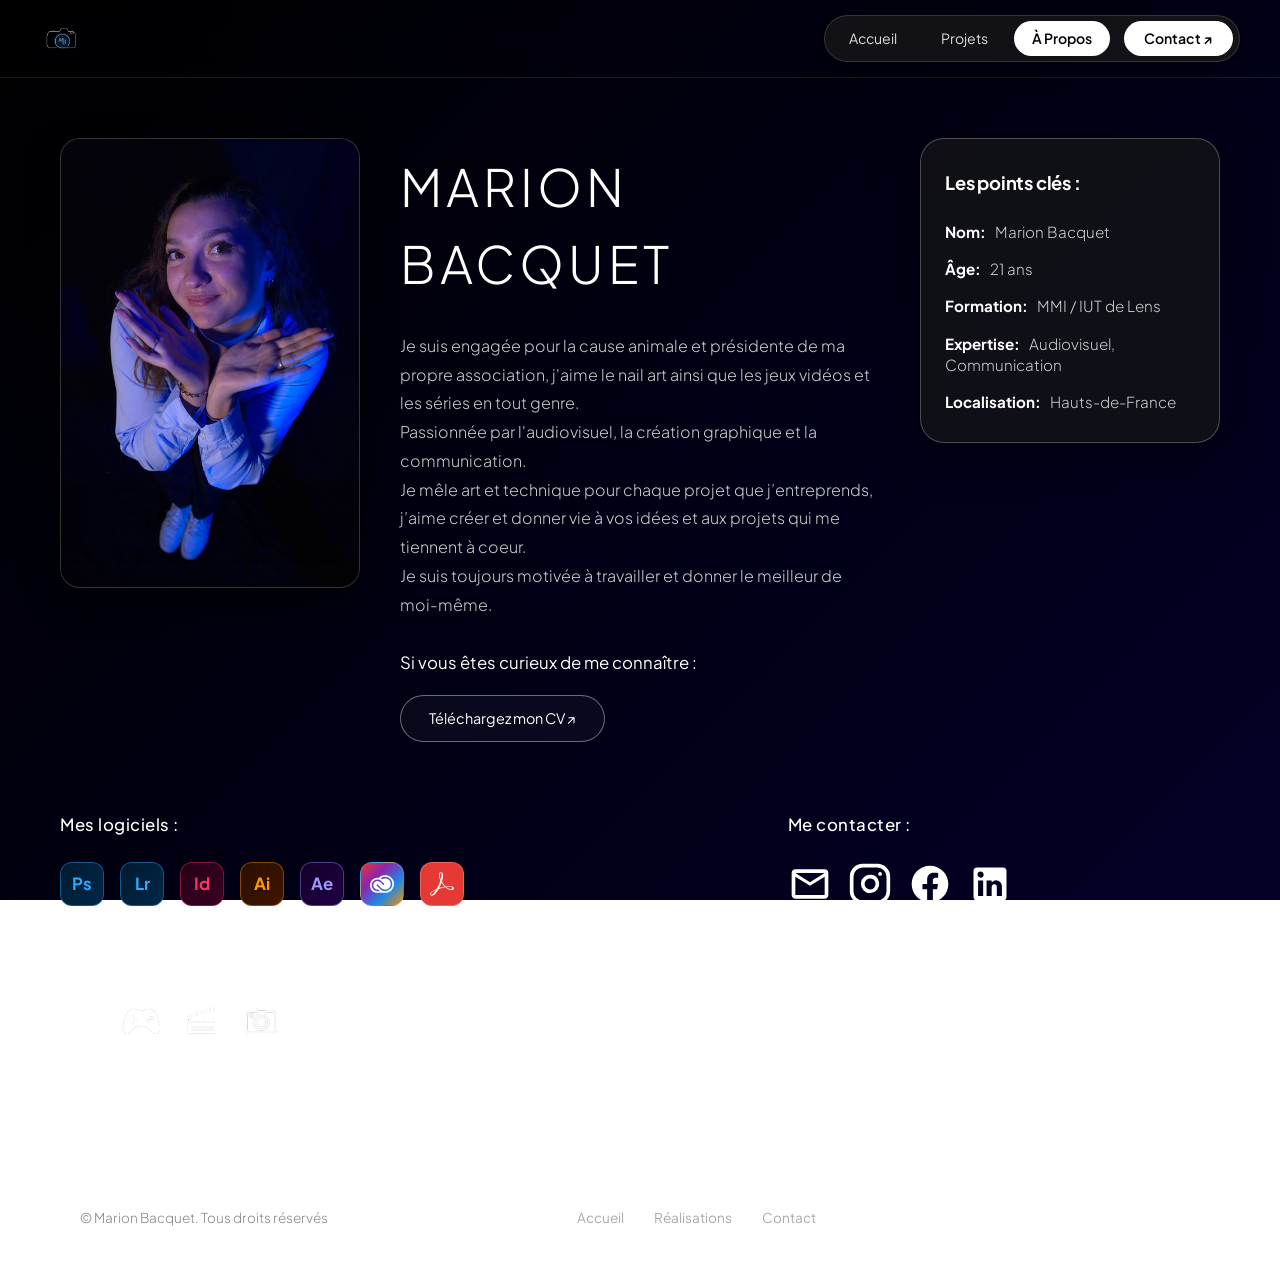
==== commit 22017dbb: "perf & responsive: optimisation du poids des images (-94%) et refonte du design adaptatif mobile" ====
--- a/about.html
+++ b/about.html
@@ -41,7 +41,7 @@
         <section class="about-hero-section">
             <!-- Column 1: Portrait Image -->
             <div class="about-portrait">
-                <img src="assets/portrait.png" alt="Marion Bacquet">
+                <img src="assets/portrait.png" alt="Marion Bacquet" fetchpriority="high" decoding="async">
             </div>
 
             <!-- Column 2: Bio Text -->
@@ -113,30 +113,35 @@
                             <!-- Hobby 1: Animaux de compagnie -->
                             <div class="about-hobby-icon" title="Animaux de compagnie">
                                 <img src="assets/pattoune.png" alt="Animaux de compagnie"
+                                    loading="lazy" decoding="async"
                                     style="width: 100%; height: 100%; object-fit: contain;">
                             </div>
 
                             <!-- Hobby 2: Jeux vidéo -->
                             <div class="about-hobby-icon" title="Jeux vidéo">
                                 <img src="assets/manette.png" alt="Jeux vidéo"
+                                    loading="lazy" decoding="async"
                                     style="width: 100%; height: 100%; object-fit: contain;">
                             </div>
 
                             <!-- Hobby 3: Cinéma & Vidéo -->
                             <div class="about-hobby-icon" title="Cinéma & Vidéo">
                                 <img src="assets/cinema.png" alt="Cinéma et Vidéo"
+                                    loading="lazy" decoding="async"
                                     style="width: 100%; height: 100%; object-fit: contain;">
                             </div>
 
                             <!-- Hobby 4: Photographie -->
                             <div class="about-hobby-icon" title="Photographie">
                                 <img src="assets/appareil.png" alt="Photographie"
+                                    loading="lazy" decoding="async"
                                     style="width: 100%; height: 100%; object-fit: contain;">
                             </div>
 
                             <!-- Hobby 5: Nail Art / Vernis à ongles -->
                             <div class="about-hobby-icon" title="Nail Art / Vernis à ongles">
                                 <img src="assets/nail.png" alt="Nail Art"
+                                    loading="lazy" decoding="async"
                                     style="width: 100%; height: 100%; object-fit: contain;">
                             </div>
 
--- a/style.css
+++ b/style.css
@@ -17,6 +17,8 @@
 
 html {
     scroll-behavior: smooth;
+    overflow-x: hidden;
+    max-width: 100vw;
 }
 
 body {
@@ -27,11 +29,14 @@
     line-height: 1.5;
     -webkit-font-smoothing: antialiased;
     overflow-x: hidden;
+    max-width: 100vw;
+    width: 100%;
     padding-bottom: 20px;
 }
 
 img {
     display: block;
+    max-width: 100%;
     width: 100%;
     height: 100%;
     object-fit: cover;
@@ -66,14 +71,20 @@
 }
 
 .brand-logo {
-    width: 6%;
-    display: flex;
-    align-items: center;
+    width: 42px;
+    height: 42px;
+    min-width: 42px;
+    display: flex;
+    align-items: center;
+    justify-content: center;
+    border-radius: 50%;
+    overflow: hidden;
     transition: transform 0.3s ease;
+    flex-shrink: 0;
 }
 
 .brand-logo:hover {
-    transform: scale(1.05);
+    transform: scale(1.08);
 }
 
 .nav-capsule {
@@ -731,13 +742,15 @@
 @media (max-width: 960px) {
     .all-projects-grid {
         grid-template-columns: 1fr;
-        max-width: 450px;
+        max-width: 480px;
+        width: 100%;
         margin: 0 auto;
+        gap: 24px;
     }
 
     .hero-grid {
         grid-template-columns: 1fr;
-        gap: 50px;
+        gap: 40px;
     }
 
     .hero-left {
@@ -745,12 +758,22 @@
         text-align: center;
     }
 
-    .projects-cards-grid {
-        grid-template-columns: 1fr;
+    .hero-intro {
+        max-width: 520px;
+        margin-left: auto;
+        margin-right: auto;
     }
 
     .skills-grid {
         grid-template-columns: 1fr;
+        max-width: 480px;
+        margin: 0 auto;
+        gap: 20px;
+    }
+
+    .skill-card {
+        min-height: auto;
+        padding: 26px 22px;
     }
 
     .footer-container {
@@ -760,30 +783,205 @@
     }
 }
 
+/* Touch & Mobile Project Cards - Clean Bottom Glass Overlay */
+@media (hover: none) and (max-width: 900px), (max-width: 680px) {
+    .grid-card-interactive {
+        height: 360px;
+    }
+
+    .grid-card-glass-hover {
+        position: absolute;
+        inset: auto 0 0 0;
+        height: auto;
+        opacity: 1;
+        transform: none;
+        background: linear-gradient(180deg, rgba(12, 12, 14, 0) 0%, rgba(12, 12, 14, 0.8) 32%, rgba(12, 12, 14, 0.98) 100%);
+        backdrop-filter: blur(12px);
+        -webkit-backdrop-filter: blur(12px);
+        border-radius: 0 0 22px 22px;
+        padding: 30px 20px 20px;
+        color: #ffffff;
+        border: none;
+        border-top: 1px solid rgba(255, 255, 255, 0.12);
+        display: flex;
+        flex-direction: column;
+        align-items: flex-start;
+        text-align: left;
+    }
+
+    .grid-card-glass-hover h3 {
+        color: #ffffff;
+        font-size: 1.2rem;
+        margin-bottom: 6px;
+        text-shadow: 0 2px 8px rgba(0, 0, 0, 0.6);
+    }
+
+    .grid-card-glass-hover p {
+        color: #d1d1d1;
+        font-size: 0.86rem;
+        line-height: 1.45;
+        margin-bottom: 12px;
+        max-width: 100%;
+        display: -webkit-box;
+        -webkit-line-clamp: 2;
+        -webkit-box-orient: vertical;
+        overflow: hidden;
+    }
+
+    .grid-card-glass-hover .glass-btn {
+        background: #ffffff;
+        color: #000000;
+        padding: 7px 18px;
+        font-size: 0.8rem;
+        font-weight: 600;
+        box-shadow: 0 4px 15px rgba(0, 0, 0, 0.4);
+    }
+}
+
 @media (max-width: 600px) {
     .navbar-header {
-        padding: 0 15px;
+        padding: 10px 14px;
+        margin-bottom: 10px;
+    }
+
+    .nav-container {
+        gap: 8px;
+    }
+
+    .brand-logo {
+        width: 36px;
+        height: 36px;
+        min-width: 36px;
     }
 
     .nav-capsule {
+        gap: 3px;
+        padding: 4px 6px;
+    }
+
+    .nav-link {
+        padding: 6px 10px;
+        font-size: 0.78rem;
+        white-space: nowrap;
+    }
+
+    .nav-btn-contact {
+        padding: 6px 12px;
+        font-size: 0.78rem;
+        margin-left: 2px;
+        white-space: nowrap;
+    }
+
+    .hero-section {
+        padding: 20px 16px 50px;
+    }
+
+    .hero-title {
+        letter-spacing: 4px;
+        font-size: clamp(1.8rem, 6.5vw, 2.3rem);
+        margin: 15px 0 30px;
+        word-break: break-word;
+    }
+
+    .hero-intro {
+        font-size: 0.94rem;
+        line-height: 1.6;
+        margin-bottom: 24px;
+    }
+
+    /* Perfectly centered & contained mobile collage */
+    .photo-collage {
+        width: 290px;
+        height: 240px;
+        margin: 0 auto;
+    }
+
+    .collage-item {
+        border-radius: 12px;
+    }
+
+    .item-1 {
+        width: 105px;
+        height: 135px;
+        top: 0px;
+        left: 10px;
+    }
+
+    .item-2 {
+        width: 100px;
+        height: 125px;
+        top: 8px;
+        left: 100px;
+    }
+
+    .item-3 {
+        width: 110px;
+        height: 95px;
+        top: -5px;
+        left: 175px;
+    }
+
+    .item-4 {
+        width: 105px;
+        height: 85px;
+        top: 130px;
+        left: 45px;
+    }
+
+    .item-5 {
+        width: 100px;
+        height: 120px;
+        top: 115px;
+        left: 145px;
+    }
+
+    .section-projects,
+    .section-skills {
+        padding: 0 16px;
+        margin-bottom: 60px;
+    }
+
+    .projects-page-container {
+        padding: 0 16px;
+        margin-bottom: 60px;
+    }
+
+    .projects-page-title {
+        font-size: clamp(1.8rem, 6vw, 2.6rem);
+        letter-spacing: 4px;
+        margin: 15px 0 35px;
+    }
+}
+
+@media (max-width: 380px) {
+    .navbar-header {
+        padding: 8px 10px;
+    }
+
+    .brand-logo {
+        width: 32px;
+        height: 32px;
+        min-width: 32px;
+    }
+
+    .nav-capsule {
+        padding: 3px 4px;
         gap: 2px;
-        padding: 4px 6px;
     }
 
     .nav-link {
-        padding: 5px 10px;
-        font-size: 0.8rem;
+        padding: 5px 7px;
+        font-size: 0.72rem;
+    }
+
+    .nav-btn-contact {
+        padding: 5px 9px;
+        font-size: 0.72rem;
     }
 
     .hero-title {
-        letter-spacing: 6px;
-        font-size: 2rem;
-    }
-
-    .photo-collage {
-        width: 300px;
-        height: 260px;
-        transform: scale(0.85);
+        letter-spacing: 2px;
+        font-size: 1.6rem;
     }
 }
 
@@ -880,22 +1078,24 @@
 }
 
 .gallery-mosaic-grid {
-    display: flex;
-    grid-template-columns: 1.15fr 0.85fr;
+    display: grid;
+    grid-template-columns: 1.75fr 1fr;
     gap: 24px;
     align-items: stretch;
     margin-bottom: 80px;
+    width: 100%;
 }
 
 .gallery-left-col {
     display: flex;
     flex-direction: column;
     gap: 24px;
+    width: 100%;
 }
 
 .gallery-card-wide {
-    width: 720px;
-    height: 400px;
+    width: 100%;
+    aspect-ratio: 16 / 9;
     border-radius: 22px;
     overflow: hidden;
     border: 1px solid rgba(255, 255, 255, 0.25);
@@ -911,8 +1111,7 @@
 }
 
 .gallery-duo-row {
-    width: 720px;
-    height: 400px;
+    width: 100%;
     display: grid;
     grid-template-columns: 1fr 1fr;
     gap: 24px;
@@ -928,9 +1127,15 @@
     transition: transform 0.35s ease, border-color 0.35s ease;
 }
 
+.gallery-right-col {
+    width: 100%;
+    display: flex;
+}
+
 .gallery-card-tall {
-    width: 350px;
-    height: 773px;
+    width: 100%;
+    height: 100%;
+    min-height: 100%;
     border-radius: 22px;
     overflow: hidden;
     border: 1px solid rgba(255, 255, 255, 0.25);
@@ -988,17 +1193,42 @@
 
 /* Responsive Rules for Project Detail */
 @media (max-width: 960px) {
+    .project-detail-container {
+        padding: 0 20px;
+        margin-bottom: 70px;
+    }
+
     .project-hero-section {
         grid-template-columns: 1fr;
         gap: 30px;
+        margin-top: 20px;
+        margin-bottom: 50px;
+    }
+
+    .project-hero-media {
+        max-width: 480px;
+        margin: 0 auto;
+        width: 100%;
+    }
+
+    .project-hero-info {
+        text-align: left;
     }
 
     .gallery-mosaic-grid {
         grid-template-columns: 1fr;
+        gap: 20px;
+        margin-bottom: 60px;
+    }
+
+    .gallery-left-col {
+        gap: 20px;
     }
 
     .gallery-card-tall {
         aspect-ratio: 3 / 4;
+        height: auto;
+        max-height: 540px;
     }
 
     .other-projects-grid {
@@ -1008,12 +1238,87 @@
 }
 
 @media (max-width: 600px) {
+    .project-detail-container {
+        padding: 0 16px;
+        margin-bottom: 50px;
+    }
+
+    .project-hero-section {
+        gap: 20px;
+        margin-top: 15px;
+        margin-bottom: 35px;
+    }
+
+    .project-hero-media {
+        border-radius: 18px;
+    }
+
+    .project-title {
+        font-size: clamp(1.6rem, 5.5vw, 2.2rem);
+        letter-spacing: 2px;
+        margin-bottom: 14px;
+        word-break: break-word;
+    }
+
+    .project-description {
+        font-size: 0.92rem;
+        line-height: 1.65;
+        margin-bottom: 20px;
+    }
+
+    .gallery-section-title,
+    .other-projects-title {
+        font-size: 1.25rem;
+        letter-spacing: 2px;
+        margin-bottom: 18px;
+    }
+
+    .gallery-mosaic-grid {
+        gap: 14px;
+        margin-bottom: 45px;
+    }
+
+    .gallery-left-col {
+        gap: 14px;
+    }
+
+    .gallery-card-wide {
+        aspect-ratio: 4 / 3;
+        border-radius: 18px;
+    }
+
+    .gallery-duo-row {
+        grid-template-columns: 1fr 1fr;
+        gap: 14px;
+    }
+
+    .gallery-card-square {
+        border-radius: 18px;
+    }
+
+    .gallery-card-tall {
+        aspect-ratio: 3 / 4;
+        border-radius: 18px;
+        max-height: 460px;
+    }
+
     .other-projects-grid {
         grid-template-columns: 1fr;
-    }
-
+        gap: 16px;
+        max-width: 320px;
+        margin: 0 auto;
+    }
+}
+
+@media (max-width: 380px) {
     .gallery-duo-row {
         grid-template-columns: 1fr;
+        gap: 12px;
+    }
+
+    .project-title {
+        font-size: 1.5rem;
+        letter-spacing: 1.5px;
     }
 }
 
@@ -1055,6 +1360,8 @@
     transform: scale(0.92) translateY(20px);
     transition: transform 0.35s cubic-bezier(0.165, 0.84, 0.44, 1);
     color: #ffffff;
+    max-height: 90vh;
+    overflow-y: auto;
 }
 
 .modal-overlay.active .modal-container {
@@ -1165,11 +1472,30 @@
 
 @media (max-width: 600px) {
     .modal-container {
-        padding: 28px 20px 28px;
+        padding: 24px 18px 24px;
+        border-radius: 20px;
+        max-height: 92vh;
+    }
+
+    .modal-close-btn {
+        top: 12px;
+        right: 16px;
+        font-size: 1.8rem;
+    }
+
+    .modal-title {
+        font-size: 1.3rem;
+        margin-bottom: 20px;
     }
 
     .form-row-duo {
         grid-template-columns: 1fr;
+        gap: 14px;
+    }
+
+    .form-input,
+    .form-textarea {
+        font-size: 16px; /* Prevents iOS auto-zoom on input focus */
     }
 }
 
@@ -1398,13 +1724,19 @@
 
 /* Responsive Rules for About page */
 @media (max-width: 960px) {
+    .about-page-container {
+        padding: 24px 20px 60px;
+        margin-bottom: 40px;
+    }
+
     .about-hero-section {
         grid-template-columns: 1fr;
-        gap: 40px;
+        gap: 30px;
+        margin-bottom: 50px;
     }
 
     .about-portrait {
-        max-width: 320px;
+        max-width: 280px;
         margin: 0 auto;
         aspect-ratio: 2 / 3;
     }
@@ -1412,28 +1744,61 @@
     .about-bio {
         align-items: center;
         text-align: center;
+        padding-top: 0;
+    }
+
+    .about-name {
+        margin-bottom: 20px;
+        text-align: center;
+    }
+
+    .about-desc {
+        text-align: left;
+        max-width: 600px;
+        margin-bottom: 24px;
     }
 
     .about-keys-card {
-        max-width: 450px;
+        max-width: 600px;
         margin: 0 auto;
         width: 100%;
+        padding: 24px 20px;
     }
 
     .about-details-grid {
         grid-template-columns: 1fr;
-        gap: 50px;
+        gap: 40px;
     }
 
     .about-details-right {
-        margin-top: 10px;
+        margin-top: 0;
     }
 }
 
 @media (max-width: 600px) {
+    .about-page-container {
+        padding: 16px 16px 50px;
+    }
+
+    .about-hero-section {
+        gap: 24px;
+        margin-bottom: 40px;
+    }
+
     .about-name {
         letter-spacing: 2px;
-        font-size: 2.2rem;
+        font-size: clamp(1.6rem, 6.5vw, 2.2rem);
+        margin-bottom: 16px;
+    }
+
+    .about-desc {
+        font-size: 0.94rem;
+        line-height: 1.65;
+        margin-bottom: 20px;
+    }
+
+    .about-keys-card {
+        padding: 20px 16px;
     }
 
     .about-icon-flex {
@@ -1442,8 +1807,24 @@
 
     .about-hobby-icon,
     .about-contact-icon {
-        width: 38px;
-        height: 38px;
+        width: 40px;
+        height: 40px;
+    }
+
+    .site-footer {
+        padding: 30px 0 20px;
+        margin-top: 50px;
+    }
+
+    .footer-container {
+        padding: 0 16px;
+        gap: 16px;
+    }
+
+    .footer-nav {
+        gap: 18px;
+        flex-wrap: wrap;
+        justify-content: center;
     }
 }
 
@@ -1500,12 +1881,27 @@
     outline: none;
     color: #ffffff;
     font-family: var(--font-family);
-    font-size: 0.95rem;
+    font-size: 16px; /* Prevents auto-zoom on mobile browsers */
     padding: 12px 0;
 }
 
 .project-search-input::placeholder {
     color: rgba(255, 255, 255, 0.4);
+}
+
+@media (max-width: 600px) {
+    .search-bar-container {
+        margin: 20px auto;
+        padding: 0;
+    }
+
+    .search-bar-wrapper {
+        padding: 0 14px;
+    }
+
+    .project-search-input {
+        padding: 10px 0;
+    }
 }
 
 .no-results-message {
